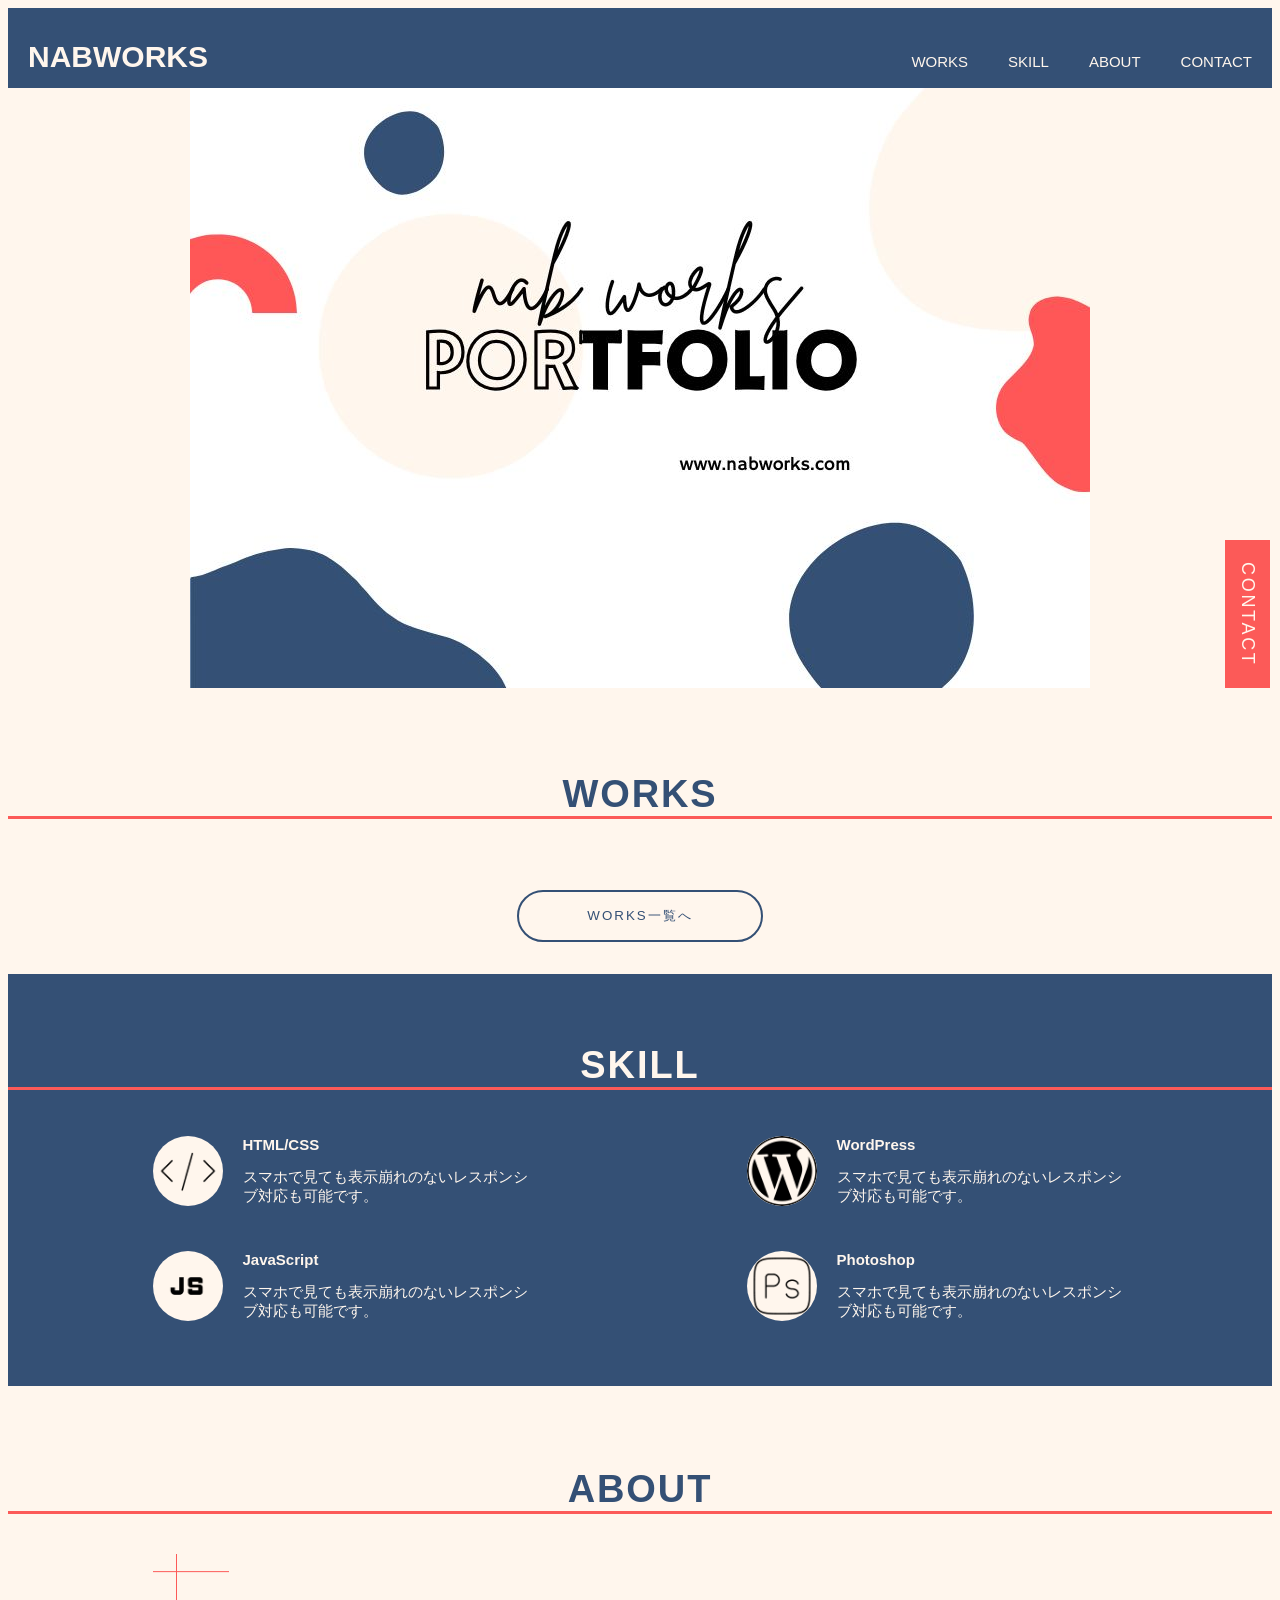
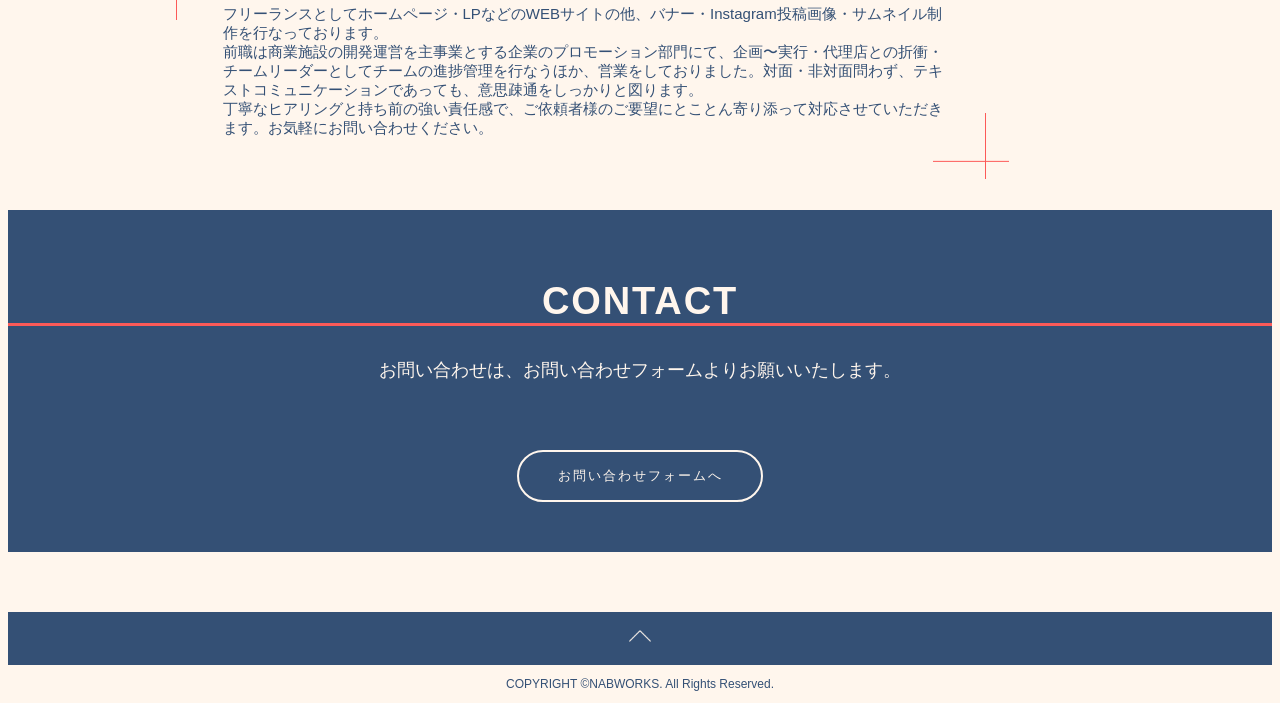
==== portfolio/home.html @ a9418dec "Add files via upload" ====
<!DOCTYPE html>
<html lang="ja">
<head>
  <meta charset="UTF-8">
  <meta name="viewport" content="width=device-width, initial-scale=1.0">
  <title>ポートフォリオ</title>
  <link rel="stylesheet" href="style.css">
</head>

<body>
  <!-- header start -->
  <header id="header">
    <div class="header-container">
      <a href="#"><h1 class="header-logo">NABWORKS</h1></a>
      <nav id="nav">
        <ul>
          <li class="nav-item"><a href="works.html">WORKS</a></li>
          <li class="nav-item"><a href="#skill">SKILL</a></li>
          <li class="nav-item"><a href="#about">ABOUT</a></li>
          <li class="nav-item"><a href="contact.html">CONTACT</a></li>
        </ul>
      </nav>
    </div>
  </header>
    <!-- header finish -->

    <!-- floater button -->
    <a href="contact.html"><button id="float-button">CONTACT</button>
    </a>

    <!-- main -->
    <section class="main">
      <img main-img src="img/main2.jpg" alt="image">
    </section>
    <!-- main finish -->

    <!-- works start -->
    <section class="works">
      <h2 class="h2-home">WORKS</h2>
      <!-- WP投稿をスライダー表示 -->
        <a href="works.html" class="works-button-link"><button class="works-button">WORKS一覧へ</button>
        </a>
    </section>
    <!-- works finish -->

    <!-- skill start -->
    <section class="skill">
      <h2 class="h2-home-beige">SKILL</h2>
          <div class="skill-container-top">
            <div class="skill-item">
              <img src="img/skills/html.png" alt="HTML/CSS">
              <div class="skill-text">
                <p><span>HTML/CSS</span></p>
                <p>スマホで見ても表示崩れのないレスポンシブ対応も可能です。</p>
              </div>
            </div>
            <div class="skill-item">
              <img src="img/skills/wordpress.png" alt="WordPress">
              <div class="skill-text">
                <p><span>WordPress</span></p>
                <p>スマホで見ても表示崩れのないレスポンシブ対応も可能です。</p>
              </div>
            </div>
          </div>
        
        <div class="skill-container-bottom">
          <div class="skill-item">
            <img src="img/skills/js.png" alt="JavaScript">
            <div class="skill-text">
              <p><span>JavaScript</span></p>
              <p>スマホで見ても表示崩れのないレスポンシブ対応も可能です。</p>
            </div>
          </div>
          <div class="skill-item">
            <img src="img/skills/photoshop.png" alt="Photoshop">
            <div class="skill-text">
              <p><span>Photoshop</span></p>
              <p>スマホで見ても表示崩れのないレスポンシブ対応も可能です。</p>
            </div>
          </div>
        </div>
    </section>
    <!-- skill finish -->

    <!-- about start -->
    <section class="about">
      <h2 class="h2-home">ABOUT</h2>
      <div class="about-container">
        <p>フリーランスとしてホームページ・LPなどのWEBサイトの他、バナー・Instagram投稿画像・サムネイル制作を行なっております。<br>
        前職は商業施設の開発運営を主事業とする企業のプロモーション部門にて、企画〜実行・代理店との折衝・チームリーダーとしてチームの進捗管理を行なうほか、営業をしておりました。対面・非対面問わず、テキストコミュニケーションであっても、意思疎通をしっかりと図ります。<br>
        丁寧なヒアリングと持ち前の強い責任感で、ご依頼者様のご要望にとことん寄り添って対応させていただきます。お気軽にお問い合わせください。
        </p>
      </div>
    </section>
    <!-- about finish -->

    <!-- contact start -->
    <section class="contact">
      <h2 class="h2-home-beige">CONTACT</h2>
      <p>お問い合わせは、お問い合わせフォームよりお願いいたします。</p>
      <a href="contact.html" class="contact-button-link">
        <button class="button-contact">お問い合わせフォームへ
        </button>
      </a>
    </section>

    <!-- page top start -->
    <section class="footer-top">
      <a href="#home"><img src="img/icon-arrow-top.png" alt="topへ戻る"></a>
    </section>
    <!-- page-top finish -->
    
    <!-- copyright -->
    <div class="copyright">
      <p>COPYRIGHT &copy;NABWORKS. All Rights Reserved.</p>
    </div>

</body>
</html>
---- portfolio/style.css ----
/* ----------
  body
---------- */
body{
  background-color: #fff6ed;
font-family: "Montserrat","Helvetica Neue",Arial,"Hiragino Kaku Gothic ProN","Hiragino Sans",Meiryo,sans-serif;
font-size: 15px;
color: #345075;
text-align: center;
}

.h2-home{
  color: #345075;
  font-size: 38px;
  letter-spacing: 0.05em;
  padding-top: 50px; 
  border-bottom: 3px solid #fc5a58; /* 線が長すぎる */
}

.h2-home-beige{
  color: #fff6ed;
  font-size: 38px;
  letter-spacing: 0.05em;
  padding-top: 70px;
  border-bottom: 3px solid #fc5a58; /* 線が長すぎる */
}

/* ----------
  header
---------- */
header{
  text-align: center;
  position: relative;
  height: 80px;
  background-color: #345075;
  color: #fff6ed;
  margin:0;
}

.header-container{
  position: absolute;
  top: 15%;
  width: 100%;
  display: flex;
  justify-content: space-between;
  align-items: baseline;
}

.header-container > a {
  text-decoration: none;
  color: #fff6ed;
  padding-left: 20px;
}

#nav > ul{
  display: flex;
  justify-content: space-between;
  padding-right: 20px;
}

.nav-item{
  list-style: none;
  padding-left: 40px;
}

.nav-item > a {
  text-decoration: none;
  color: #fff6ed;
}

.nav-item > a:hover,
.nav-item > a:active{
  border-bottom: 2px solid #fff6ed;
  padding: 5px 0px;
}

/* ----------
  floater button
---------- */
#float-button{
  position: fixed;
  top: 60%;
  right: 10px;
  overflow: hidden;
  z-index: 1;
  padding: 20px 10px;
  background-color: #fc5a58;
  color: #fff6ed;
  border: 2px solid #fc5a58;
  font-size: 18px;
  letter-spacing: 0.15em;
  writing-mode: vertical-rl;
  text-orientation: sideways-right;
  transition: .5s;
}

#float-button::before{
  content: "";
  display: block; 
  position: absolute;
  top: 0;
  right: 0;
  bottom: 0;
  left: 0;
  background-color: #fff6ed;
  transform: translateY(-100%);
  transition: .5s;
  z-index: -1;
}

#float-button:hover{
  color: #fc5a58;
  font-weight: bold;
  background: #fff6ed;
  border: 2px solid #fc5a58;
}

#float-button:hover::before{
  transform: translateY(0);
}

/* ----------
  main
---------- */

/* ----------
  works
---------- */

.works-button{
  background-color: #fff6ed;
  border: 2px solid #345075;
  border-radius: 28px;
  width: 246px;
  height: 52px;
  margin-top: 40px;
  text-decoration: none;
  color: #345075;
  letter-spacing: 0.15em;
}

.works-button::after{ /* ＞をボタン右側に表示させたい */
  content:" ";
  width: 20px;
  background: url(img/icon-arrow-right.png) no-repeat center center/contain;
  display: inline;
}

.works-button:hover {
    background-color: #345075;
    transform: scale(1.2);
    color: #fff6ed;
    letter-spacing: 0.15em;
  }
  
/* ----------
  skill
---------- */
.skill{
  background-color: #345075;
  color: #fff6ed;
}

.skill-container-top{  /*上の段*/
  display: flex;
  flex-flow: row wrap;
  justify-content: space-between;
  margin-top: 15px;
  max-width: 975px;
  margin-left: auto;
  margin-right: auto;
}

.skill-item{
  display: flex;
  align-items: center;
  width: 381px;
}

.skill-item > img{
  width: 70px;
  padding: 100% auto; /* アイコン丸背景のサイズを大きくしたい */
  background-color: #fff6ed; 
  border-radius: 45px;
}

.skill-text{
  text-align: left;
  padding-left: 20px;
}

.skill-text > p >span{
  font-weight: bold;
}

.skill-container-bottom{/* 下の段 */
  display: flex;
  flex-flow: row wrap;
  justify-content: space-between;
  margin-top: 15px;
  padding-bottom: 50px;
  max-width: 975px;
  margin-left: auto;
  margin-right: auto;
}

/* ----------
  about
---------- */
.about-container{
  margin-top: 40px;
  max-width: 975px;
  margin-left: auto;
  margin-right: auto;

}

.about-container::before{
  content: "";
  width: 76px;
  height: 66px;
  background: url(img/about-brackets.png) no-repeat center center/contain;
  display: block;
}

.about-container > p {
  flex: wrap;
  text-align: left;
  margin-top: -15px;
  margin-left: 70px;
  width: 724px;
}

.about-container::after{
  content: "";
  width: 76px;
  height: 66px;
  background: url(img/about-brackets-end.png) no-repeat center center/contain;
  display: block;
  margin-top:-40px;
  margin-left: 780px;
}

/* ----------
  contact
---------- */
.contact{
  text-align: center;
  background-color: #345075;
}

.contact > p{
  color: #fff6ed;
  font-size: 18px;
}

.button-contact{
  background-color:#345075;
  border: 2px solid #fff6ed;
  width: 246px;
  height: 52px;
  border-radius: 28px;
  text-decoration: none;
  color: #fff6ed;
  letter-spacing: 0.15em;
  margin: 50px auto;
}

.button-contact:hover{
  background-color: #fff6ed;
  transform: scale(1.2);
  color: #345075;
  letter-spacing: 0.15em;
  font-weight: bold;
}

.button-contact::after{ /* ＞をボタン右側に表示させたい */
  content:" ";
  width: 20px;
  background: url(img/icon-arrow-right.png) no-repeat center center/contain;
  display: inline;
}

/* ----------
  footer
---------- */
.footer-top{
  /* position: relative; リンクの対象エリアの幅を広げたい*/
  margin-top: 60px;
  background-color: #345075;
}

.footer-top >a {
  /* position: absolute; リンクの対象エリアの幅を広げたい*/
  width: 100%;
}

.footer-top > a >img{
  width: 50px;
}

.copyright{
  font-size: 12px;
}
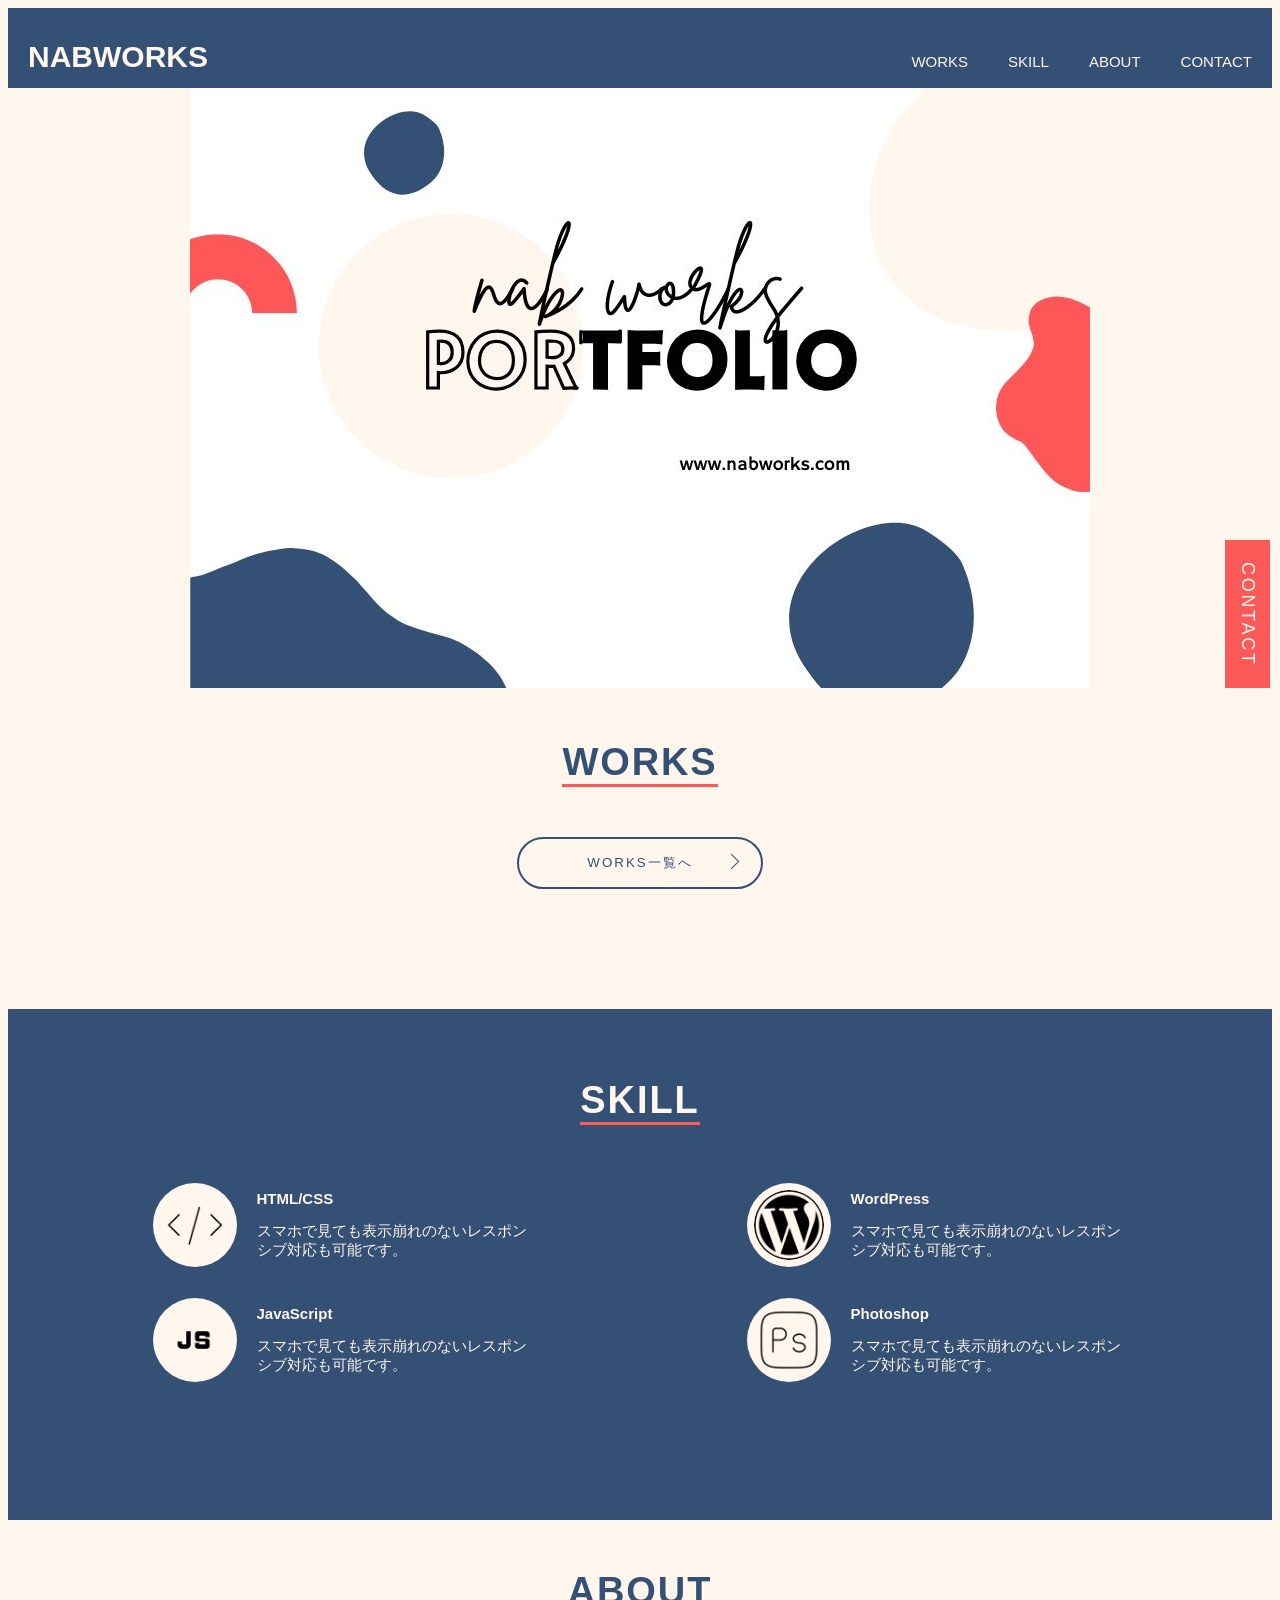
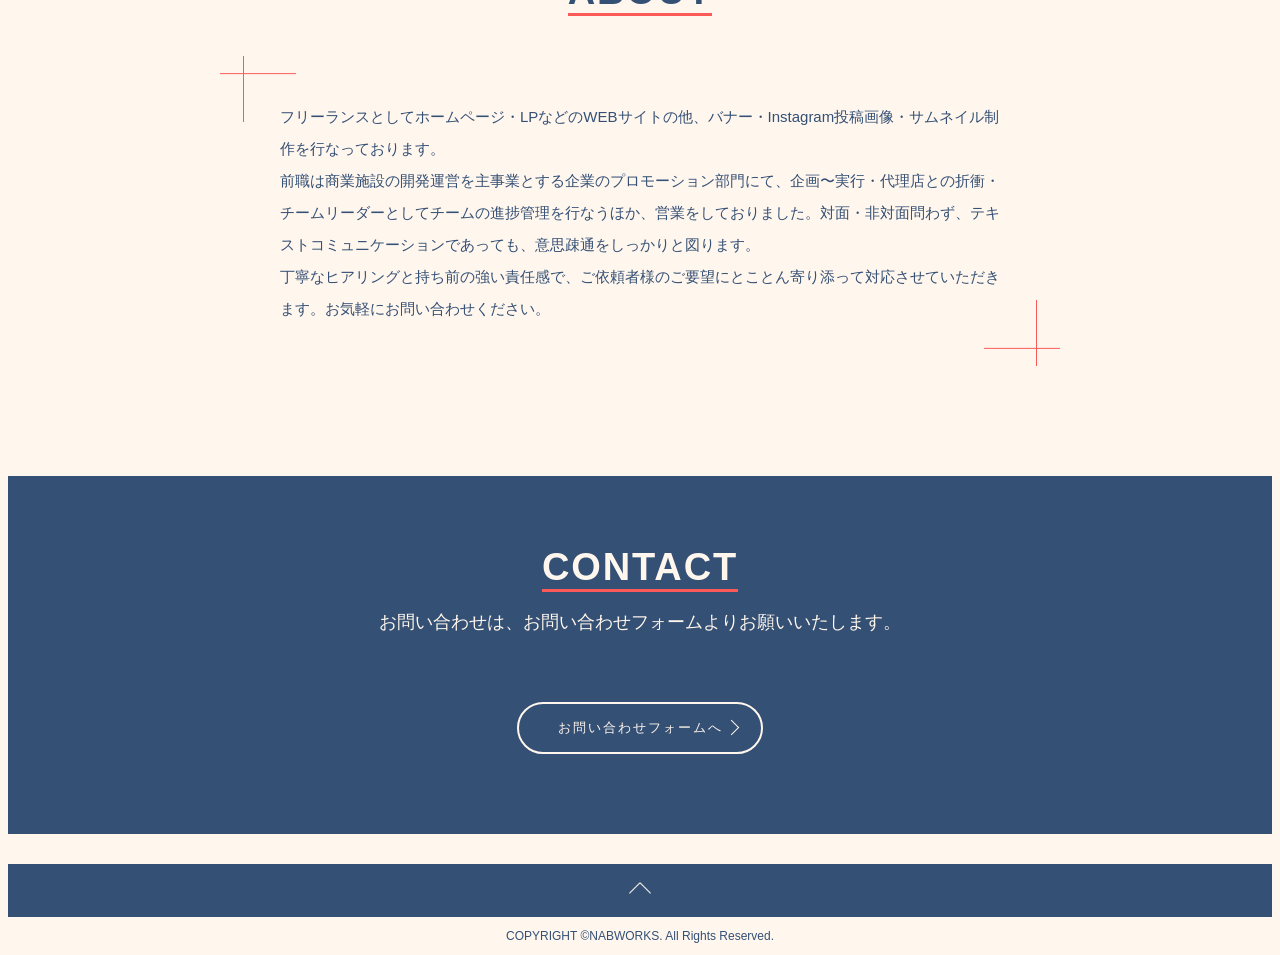
==== commit 0a737443: "Add files via upload" ====
--- a/portfolio/home.html
+++ b/portfolio/home.html
@@ -38,8 +38,8 @@
     <section class="works">
       <h2 class="h2-home">WORKS</h2>
       <!-- WP投稿をスライダー表示 -->
-        <a href="works.html" class="works-button-link"><button class="works-button">WORKS一覧へ</button>
-        </a>
+      <a href="works.html" class="works-button-link"><button class="works-button">WORKS一覧へ</button>
+      </a>
     </section>
     <!-- works finish -->
 
@@ -114,6 +114,7 @@
     <div class="copyright">
       <p>COPYRIGHT &copy;NABWORKS. All Rights Reserved.</p>
     </div>
-
+    
+<script src="script.js"></script>
 </body>
 </html>
--- a/portfolio/style.css
+++ b/portfolio/style.css
@@ -13,16 +13,20 @@
   color: #345075;
   font-size: 38px;
   letter-spacing: 0.05em;
-  padding-top: 50px; 
+  margin: 0 auto;
+  padding-top: 50px;
   border-bottom: 3px solid #fc5a58; /* 線が長すぎる */
+  width: fit-content;
 }
 
 .h2-home-beige{
   color: #fff6ed;
   font-size: 38px;
   letter-spacing: 0.05em;
+  margin: 0 auto;
   padding-top: 70px;
   border-bottom: 3px solid #fc5a58; /* 線が長すぎる */
+  width: fit-content;
 }
 
 /* ----------
@@ -126,6 +130,9 @@
 /* ----------
   works
 ---------- */
+.works{
+  margin-bottom: 120px;
+}
 
 .works-button{
   background-color: #fff6ed;
@@ -133,17 +140,24 @@
   border-radius: 28px;
   width: 246px;
   height: 52px;
-  margin-top: 40px;
+  margin-top: 50px;
   text-decoration: none;
   color: #345075;
   letter-spacing: 0.15em;
-}
-
-.works-button::after{ /* ＞をボタン右側に表示させたい */
+  display: inline-block;
+  position: relative;
+}
+
+.works-button::after{ 
   content:" ";
-  width: 20px;
-  background: url(img/icon-arrow-right.png) no-repeat center center/contain;
-  display: inline;
+  width: 10px;
+  height: 10px;
+  border-top: 1.5px solid;
+  border-right: 1.5px solid;
+  transform: rotate(45deg);
+  position: absolute;
+  top: 17px;
+  right: 10%;
 }
 
 .works-button:hover {
@@ -159,14 +173,15 @@
 .skill{
   background-color: #345075;
   color: #fff6ed;
+  padding-bottom: 80px;
 }
 
 .skill-container-top{  /*上の段*/
   display: flex;
   flex-flow: row wrap;
   justify-content: space-between;
-  margin-top: 15px;
   max-width: 975px;
+  margin-top: 50px;
   margin-left: auto;
   margin-right: auto;
 }
@@ -179,7 +194,7 @@
 
 .skill-item > img{
   width: 70px;
-  padding: 100% auto; /* アイコン丸背景のサイズを大きくしたい */
+  padding:7px;
   background-color: #fff6ed; 
   border-radius: 45px;
 }
@@ -207,38 +222,56 @@
 /* ----------
   about
 ---------- */
+.about{
+  margin-bottom: 100px;
+}
+
 .about-container{
+  position: relative;
   margin-top: 40px;
-  max-width: 975px;
   margin-left: auto;
   margin-right: auto;
-
+  margin-bottom: 50px;
+  max-width: 840px;
+  height: 320px;
 }
 
 .about-container::before{
+  position: absolute;
+  top: 0;
+  left: 0;
   content: "";
   width: 76px;
   height: 66px;
   background: url(img/about-brackets.png) no-repeat center center/contain;
-  display: block;
+  margin-top: 0;
+  margin-left: 0;
 }
 
 .about-container > p {
+  position: absolute;
+  top: 30px;
+  left: 60px;
+  /* top: 50%;
+  left: 50%;
+  transform: translateX(-50%) translateY(-50%); */
   flex: wrap;
   text-align: left;
-  margin-top: -15px;
-  margin-left: 70px;
-  width: 724px;
+  line-height: 32px;
+  margin-left: auto;
+  margin-right: auto;
+  max-width: 724px;
 }
 
 .about-container::after{
+  position: absolute;
+  bottom: 10px;
+  right: 0;
   content: "";
   width: 76px;
   height: 66px;
   background: url(img/about-brackets-end.png) no-repeat center center/contain;
-  display: block;
-  margin-top:-40px;
-  margin-left: 780px;
+  margin: 0;  
 }
 
 /* ----------
@@ -247,6 +280,7 @@
 .contact{
   text-align: center;
   background-color: #345075;
+  padding-bottom: 80px;
 }
 
 .contact > p{
@@ -255,6 +289,7 @@
 }
 
 .button-contact{
+  text-decoration: none;
   background-color:#345075;
   border: 2px solid #fff6ed;
   width: 246px;
@@ -263,10 +298,23 @@
   text-decoration: none;
   color: #fff6ed;
   letter-spacing: 0.15em;
-  margin: 50px auto;
-}
-
-.button-contact:hover{
+  margin-top: 50px;
+  position: relative;
+}
+
+.button-contact::after{ /* ＞をボタン右側に表示させたい */
+  content:" ";
+  width: 10px;
+  height: 10px;
+  border-top: 1.5px solid #fff6ed;
+  border-right: 1.5px solid #fff6ed;
+  transform: rotate(45deg);
+  position: absolute;
+  top: 18px;
+  right: 10%;
+}
+  
+.button-contact:hover {
   background-color: #fff6ed;
   transform: scale(1.2);
   color: #345075;
@@ -274,11 +322,15 @@
   font-weight: bold;
 }
 
-.button-contact::after{ /* ＞をボタン右側に表示させたい */
+.button-contact::after:hover{
   content:" ";
-  width: 20px;
-  background: url(img/icon-arrow-right.png) no-repeat center center/contain;
-  display: inline;
+  width: 10px;
+  height: 10px;
+  border-top: 1.5px solid;
+  border-right: 1.5px solid;
+  transform: rotate(45deg);
+  top: 17px;
+  right: 10%;
 }
 
 /* ----------
@@ -286,7 +338,7 @@
 ---------- */
 .footer-top{
   /* position: relative; リンクの対象エリアの幅を広げたい*/
-  margin-top: 60px;
+  margin-top: 30px;
   background-color: #345075;
 }
 
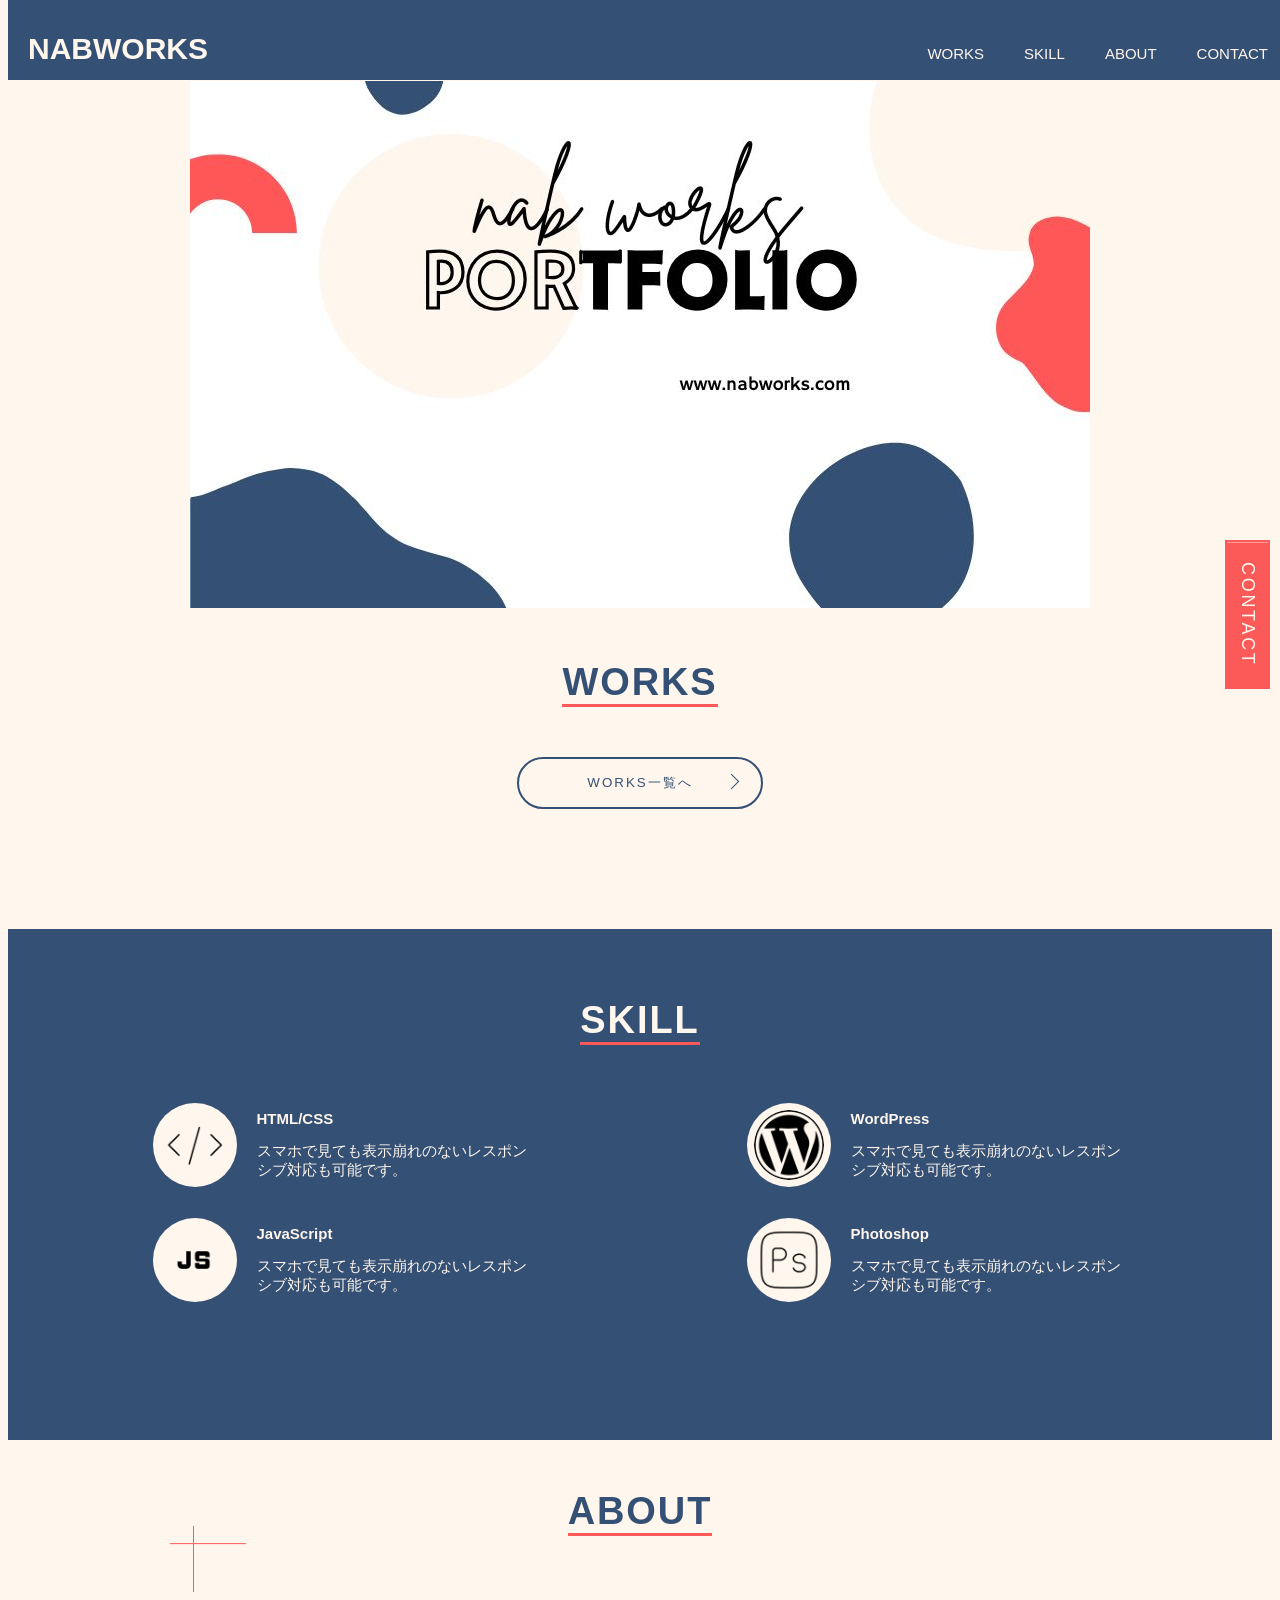
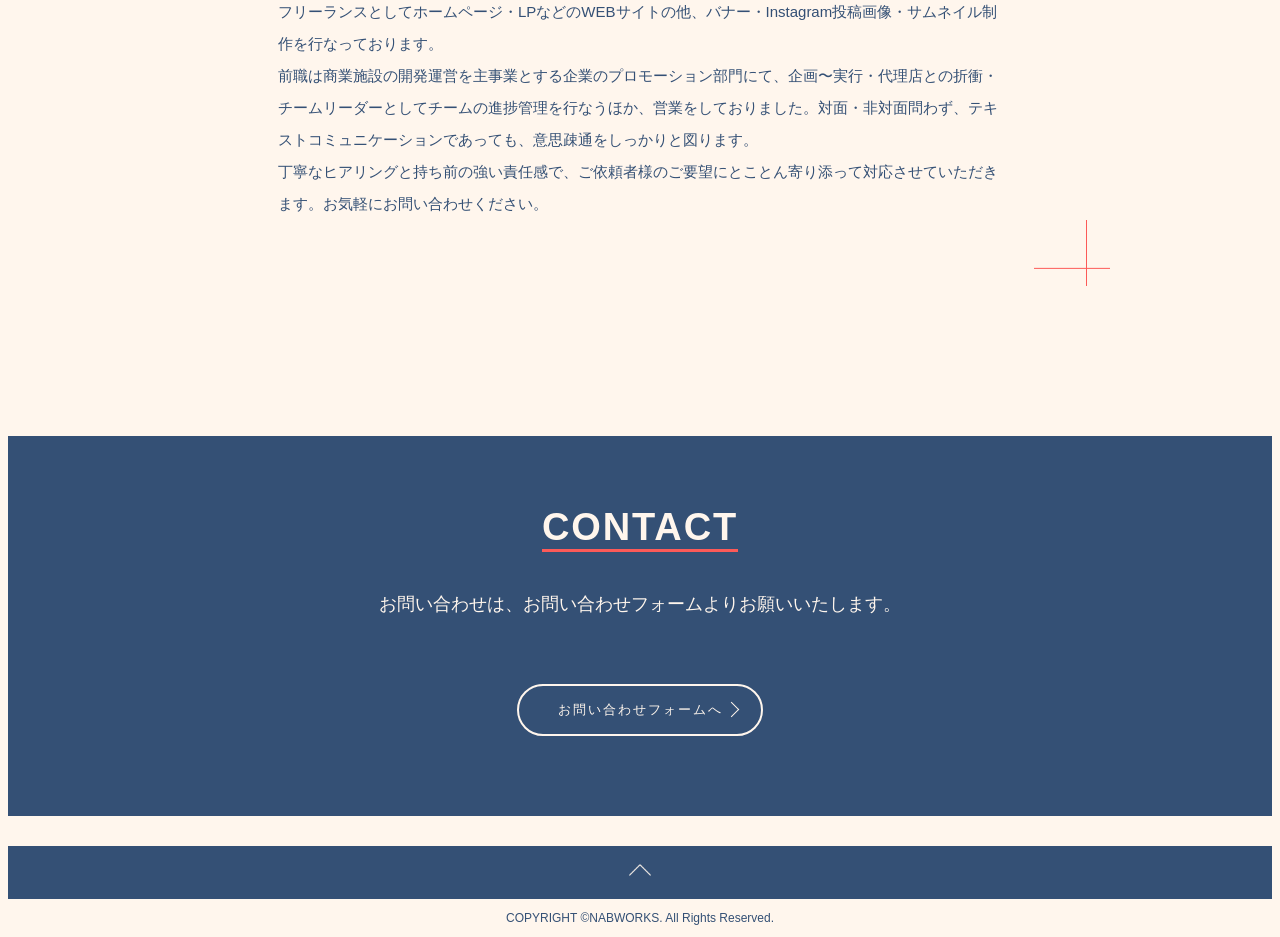
==== commit 09d30525: "Add files via upload" ====
--- a/portfolio/home.html
+++ b/portfolio/home.html
@@ -1,9 +1,10 @@
 <!DOCTYPE html>
 <html lang="ja">
 <head>
+  <title>ポートフォリオ</title>
   <meta charset="UTF-8">
+  <meta name="description" content="NABWORKSのポートフォリオです。">
   <meta name="viewport" content="width=device-width, initial-scale=1.0">
-  <title>ポートフォリオ</title>
   <link rel="stylesheet" href="style.css">
 </head>
 
@@ -30,7 +31,7 @@
 
     <!-- main -->
     <section class="main">
-      <img main-img src="img/main2.jpg" alt="image">
+      <img main-img src="img/main2.jpg"  class="main-animation slideup" alt="image">
     </section>
     <!-- main finish -->
 
--- a/portfolio/style.css
+++ b/portfolio/style.css
@@ -32,13 +32,17 @@
 /* ----------
   header
 ---------- */
-header{
+#header{
   text-align: center;
-  position: relative;
+  position: fixed;
+  top: 0;
+  width: 100%;
   height: 80px;
   background-color: #345075;
   color: #fff6ed;
   margin:0;
+  border-bottom: 1px solid #fff6ed;
+  z-index: 100;
 }
 
 .header-container{
@@ -126,6 +130,27 @@
 /* ----------
   main
 ---------- */
+.main-animation{
+  opacity: 0;
+  animation-name: fade-in-animation;
+  animation-delay: 0.5s;
+  animation-duration: 1s;
+  animation-fill-mode: both;
+}
+
+@keyframes fade-in-animation {
+  0%{
+    opacity: 0;
+  }
+  100%{
+    opacity: 1;
+    transform: translate(0);
+  }
+}
+
+.slideup{
+  transform: translateY(50px);
+}
 
 /* ----------
   works
@@ -228,6 +253,7 @@
 
 .about-container{
   position: relative;
+  padding:  20px 50px 20px; /*両サイドにスペースを確保*/
   margin-top: 40px;
   margin-left: auto;
   margin-right: auto;
@@ -238,7 +264,7 @@
 
 .about-container::before{
   position: absolute;
-  top: 0;
+  top: -50px; /*上下の空間*/
   left: 0;
   content: "";
   width: 76px;
@@ -249,23 +275,16 @@
 }
 
 .about-container > p {
-  position: absolute;
-  top: 30px;
-  left: 60px;
-  /* top: 50%;
-  left: 50%;
-  transform: translateX(-50%) translateY(-50%); */
   flex: wrap;
   text-align: left;
   line-height: 32px;
-  margin-left: auto;
-  margin-right: auto;
+  margin: 0 auto 0 auto;
   max-width: 724px;
 }
 
 .about-container::after{
   position: absolute;
-  bottom: 10px;
+  bottom: 50px; /*上下の空間*/
   right: 0;
   content: "";
   width: 76px;
@@ -278,7 +297,6 @@
   contact
 ---------- */
 .contact{
-  text-align: center;
   background-color: #345075;
   padding-bottom: 80px;
 }
@@ -286,6 +304,7 @@
 .contact > p{
   color: #fff6ed;
   font-size: 18px;
+  margin-top: 40px;
 }
 
 .button-contact{
@@ -322,12 +341,12 @@
   font-weight: bold;
 }
 
-.button-contact::after:hover{
-  content:" ";
+.button-contact:hover::after{
+  content: " ";
   width: 10px;
   height: 10px;
-  border-top: 1.5px solid;
-  border-right: 1.5px solid;
+  border-top: 2px solid #345075;
+  border-right: 2px solid #345075;
   transform: rotate(45deg);
   top: 17px;
   right: 10%;
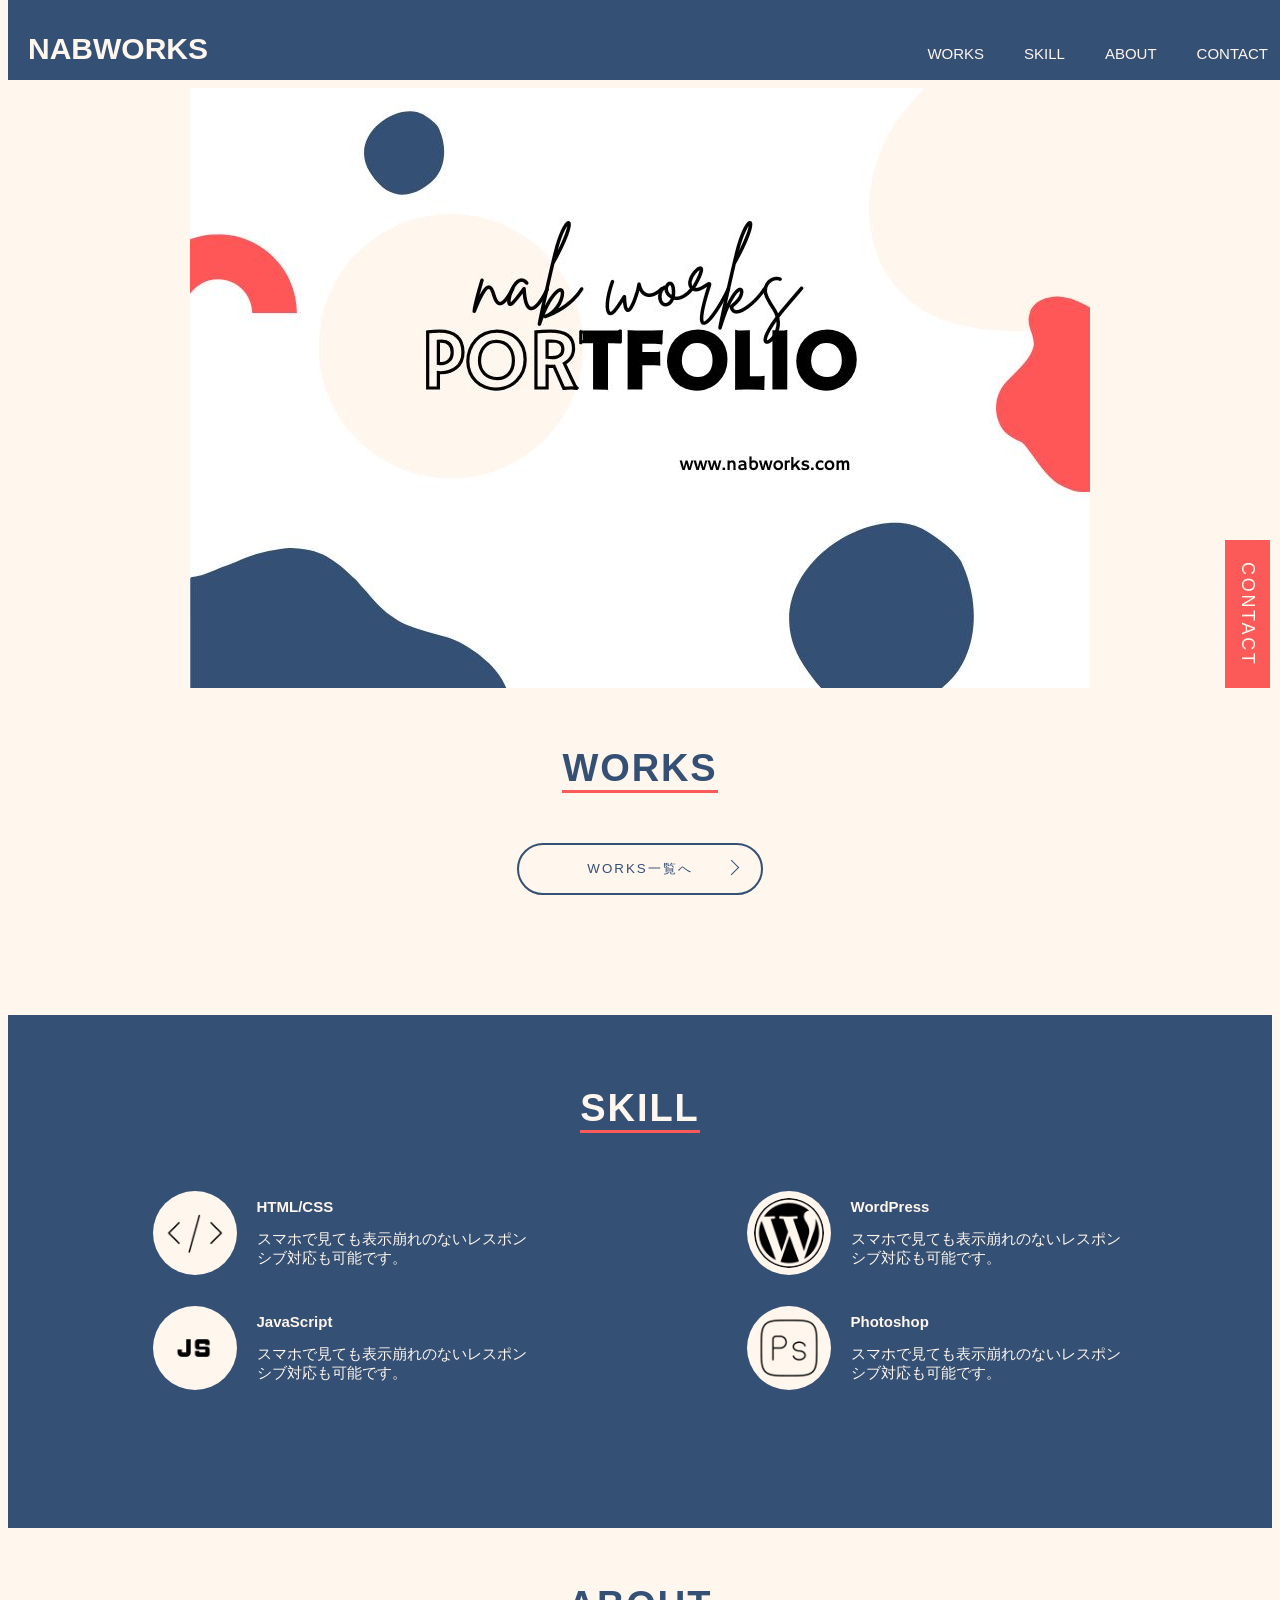
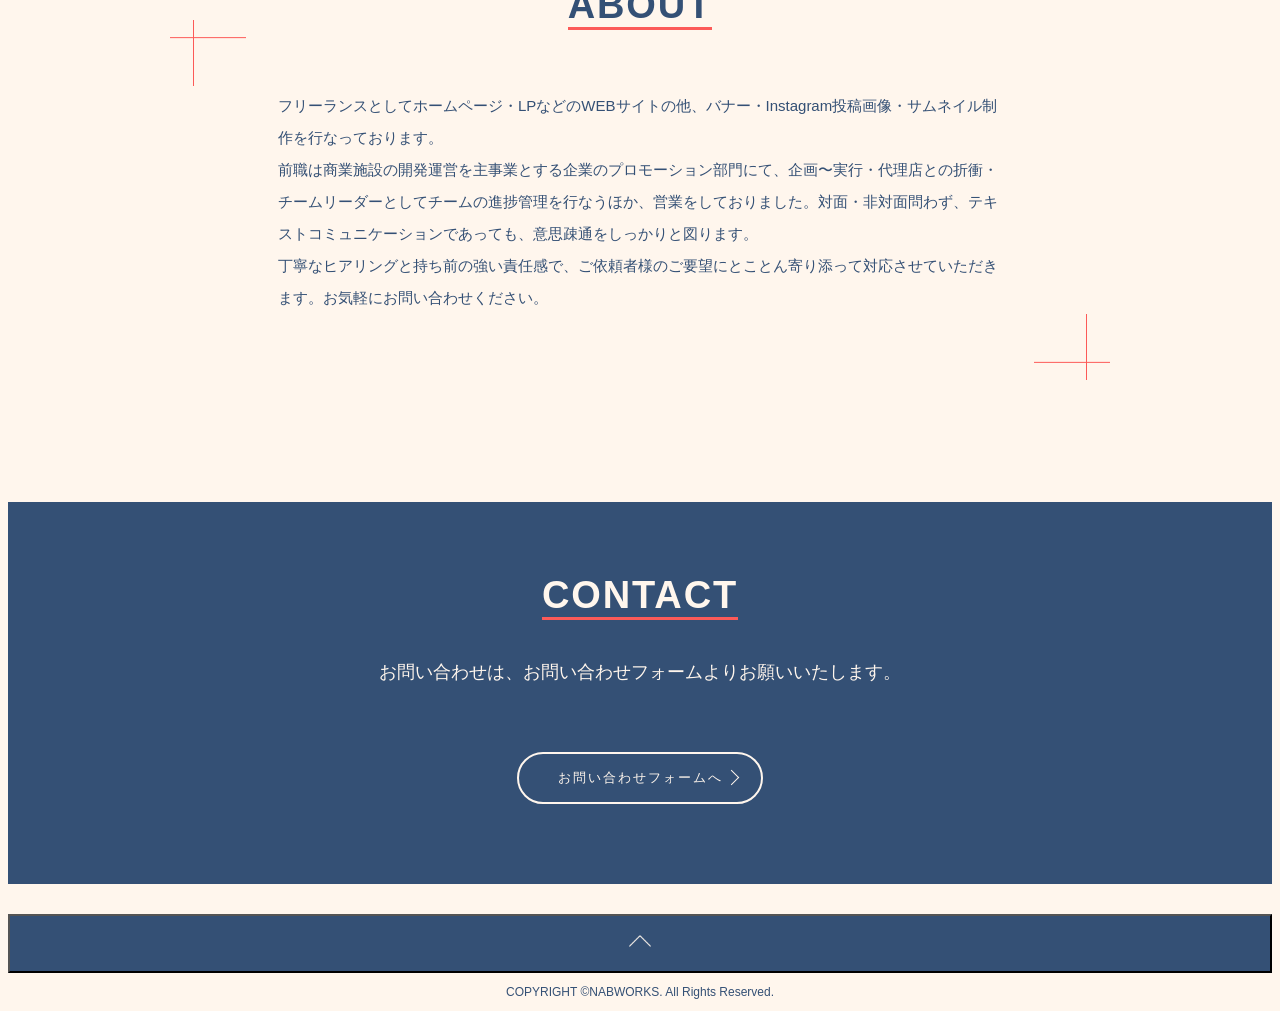
==== commit 90e63d13: "Add files via upload" ====
--- a/portfolio/home.html
+++ b/portfolio/home.html
@@ -8,23 +8,23 @@
   <link rel="stylesheet" href="style.css">
 </head>
 
+<!-- header start -->
+<header id="header">
+  <div class="header-container">
+    <a href="#"><h1 class="header-logo">NABWORKS</h1></a>
+    <nav id="nav">
+      <ul>
+        <li class="nav-item"><a href="works.html">WORKS</a></li>
+        <li class="nav-item"><a href="#skill">SKILL</a></li>
+        <li class="nav-item"><a href="#about">ABOUT</a></li>
+        <li class="nav-item"><a href="contact.html">CONTACT</a></li>
+      </ul>
+    </nav>
+  </div>
+</header>
+  <!-- header finish -->
+
 <body>
-  <!-- header start -->
-  <header id="header">
-    <div class="header-container">
-      <a href="#"><h1 class="header-logo">NABWORKS</h1></a>
-      <nav id="nav">
-        <ul>
-          <li class="nav-item"><a href="works.html">WORKS</a></li>
-          <li class="nav-item"><a href="#skill">SKILL</a></li>
-          <li class="nav-item"><a href="#about">ABOUT</a></li>
-          <li class="nav-item"><a href="contact.html">CONTACT</a></li>
-        </ul>
-      </nav>
-    </div>
-  </header>
-    <!-- header finish -->
-
     <!-- floater button -->
     <a href="contact.html"><button id="float-button">CONTACT</button>
     </a>
@@ -45,8 +45,9 @@
     <!-- works finish -->
 
     <!-- skill start -->
-    <section class="skill">
+    <section id="skill">
       <h2 class="h2-home-beige">SKILL</h2>
+        <div class="skill.container">
           <div class="skill-container-top">
             <div class="skill-item">
               <img src="img/skills/html.png" alt="HTML/CSS">
@@ -64,19 +65,21 @@
             </div>
           </div>
         
-        <div class="skill-container-bottom">
-          <div class="skill-item">
-            <img src="img/skills/js.png" alt="JavaScript">
-            <div class="skill-text">
-              <p><span>JavaScript</span></p>
-              <p>スマホで見ても表示崩れのないレスポンシブ対応も可能です。</p>
+        
+          <div class="skill-container-bottom">
+            <div class="skill-item">
+              <img src="img/skills/js.png" alt="JavaScript">
+              <div class="skill-text">
+                <p><span>JavaScript</span></p>
+                <p>スマホで見ても表示崩れのないレスポンシブ対応も可能です。</p>
+              </div>
             </div>
-          </div>
-          <div class="skill-item">
-            <img src="img/skills/photoshop.png" alt="Photoshop">
-            <div class="skill-text">
-              <p><span>Photoshop</span></p>
-              <p>スマホで見ても表示崩れのないレスポンシブ対応も可能です。</p>
+            <div class="skill-item">
+              <img src="img/skills/photoshop.png" alt="Photoshop">
+              <div class="skill-text">
+                <p><span>Photoshop</span></p>
+                <p>スマホで見ても表示崩れのないレスポンシブ対応も可能です。</p>
+              </div>
             </div>
           </div>
         </div>
@@ -84,7 +87,7 @@
     <!-- skill finish -->
 
     <!-- about start -->
-    <section class="about">
+    <section id="about">
       <h2 class="h2-home">ABOUT</h2>
       <div class="about-container">
         <p>フリーランスとしてホームページ・LPなどのWEBサイトの他、バナー・Instagram投稿画像・サムネイル制作を行なっております。<br>
@@ -107,7 +110,7 @@
 
     <!-- page top start -->
     <section class="footer-top">
-      <a href="#home"><img src="img/icon-arrow-top.png" alt="topへ戻る"></a>
+      <button class="scrollToTop"><img src="img/icon-arrow-top.png" alt="topへ戻る"></button>
     </section>
     <!-- page-top finish -->
     
--- a/portfolio/style.css
+++ b/portfolio/style.css
@@ -1,12 +1,22 @@
+/* ----------
+  HTML
+---------- */
+html {
+  scroll-padding-top: 80px; /* ヘッダーの高さに合わせて設定 */
+  /* スムーズスクロールを有効にする場合は以下も追加 */
+  scroll-behavior: smooth;
+}
+
 /* ----------
   body
 ---------- */
 body{
   background-color: #fff6ed;
-font-family: "Montserrat","Helvetica Neue",Arial,"Hiragino Kaku Gothic ProN","Hiragino Sans",Meiryo,sans-serif;
-font-size: 15px;
-color: #345075;
-text-align: center;
+  font-family: "Montserrat","Helvetica Neue",Arial,"Hiragino Kaku Gothic ProN","Hiragino Sans",Meiryo,sans-serif;
+  font-size: 15px;
+  color: #345075;
+  text-align: center;
+  padding-top: 80px;
 }
 
 .h2-home{
@@ -14,7 +24,7 @@
   font-size: 38px;
   letter-spacing: 0.05em;
   margin: 0 auto;
-  padding-top: 50px;
+  padding-top: 56px;
   border-bottom: 3px solid #fc5a58; /* 線が長すぎる */
   width: fit-content;
 }
@@ -24,7 +34,7 @@
   font-size: 38px;
   letter-spacing: 0.05em;
   margin: 0 auto;
-  padding-top: 70px;
+  padding-top: 72px;
   border-bottom: 3px solid #fc5a58; /* 線が長すぎる */
   width: fit-content;
 }
@@ -40,7 +50,7 @@
   height: 80px;
   background-color: #345075;
   color: #fff6ed;
-  margin:0;
+  margin: 0;
   border-bottom: 1px solid #fff6ed;
   z-index: 100;
 }
@@ -52,6 +62,7 @@
   display: flex;
   justify-content: space-between;
   align-items: baseline;
+  padding-bottom: 20px;
 }
 
 .header-container > a {
@@ -80,6 +91,7 @@
 .nav-item > a:active{
   border-bottom: 2px solid #fff6ed;
   padding: 5px 0px;
+  cursor: default;
 }
 
 /* ----------
@@ -132,24 +144,12 @@
 ---------- */
 .main-animation{
   opacity: 0;
-  animation-name: fade-in-animation;
-  animation-delay: 0.5s;
-  animation-duration: 1s;
-  animation-fill-mode: both;
-}
-
-@keyframes fade-in-animation {
-  0%{
-    opacity: 0;
-  }
-  100%{
-    opacity: 1;
-    transform: translate(0);
-  }
-}
-
-.slideup{
-  transform: translateY(50px);
+  transform: translateY(40px);
+  transition: opacity 1s ease-in-out, transform 1s ease-out;
+}
+.main-animation.fade-in{
+  opacity: 1;
+  transform: translateY(0);
 }
 
 /* ----------
@@ -195,17 +195,19 @@
 /* ----------
   skill
 ---------- */
-.skill{
+#skill{
   background-color: #345075;
   color: #fff6ed;
   padding-bottom: 80px;
 }
+
 
 .skill-container-top{  /*上の段*/
   display: flex;
   flex-flow: row wrap;
   justify-content: space-between;
   max-width: 975px;
+  
   margin-top: 50px;
   margin-left: auto;
   margin-right: auto;
@@ -215,6 +217,18 @@
   display: flex;
   align-items: center;
   width: 381px;
+  /* Fade-in start from here*/
+  opacity: 0;
+  transform: translateY(100px); /*100px下にズレた状態*/
+  transition: opacity 1s ease-out, transform 2s ease-out;
+  /* ↑不透明度は1秒かけて、位置は2秒かけて変化します。「ease-out」はアニメーションの終わりがゆっくりになるように設定しています。 */
+  transition-delay: calc(var(--delay * 1.5s));
+  /* ↑各行のアニメーションを遅らせるためのプロパティです。--delay はカスタムプロパティ（CSS変数）で、JavaScriptで設定される値に応じて遅延時間を計算します。calc(var(--delay) * 1.5s) により、行ごとに1.5秒ず */
+}
+
+.skill-item-fadein{
+  opacity: 1;
+  transform: translateY(0);
 }
 
 .skill-item > img{
@@ -247,8 +261,8 @@
 /* ----------
   about
 ---------- */
-.about{
-  margin-bottom: 100px;
+#about{
+  margin-bottom: 72px;
 }
 
 .about-container{
@@ -260,6 +274,12 @@
   margin-bottom: 50px;
   max-width: 840px;
   height: 320px;
+  opacity: 0;
+  transition: opacity 1s ease-in-out;
+}
+
+.about-container.about-fadein{
+  opacity: 1;
 }
 
 .about-container::before{
@@ -355,19 +375,18 @@
 /* ----------
   footer
 ---------- */
-.footer-top{
-  /* position: relative; リンクの対象エリアの幅を広げたい*/
+.footer-top> button{
   margin-top: 30px;
   background-color: #345075;
-}
-
-.footer-top >a {
-  /* position: absolute; リンクの対象エリアの幅を広げたい*/
   width: 100%;
 }
 
-.footer-top > a >img{
+.footer-top > button >img{
   width: 50px;
+}
+
+.footer-top> button:hover{
+  cursor: pointer;
 }
 
 .copyright{
